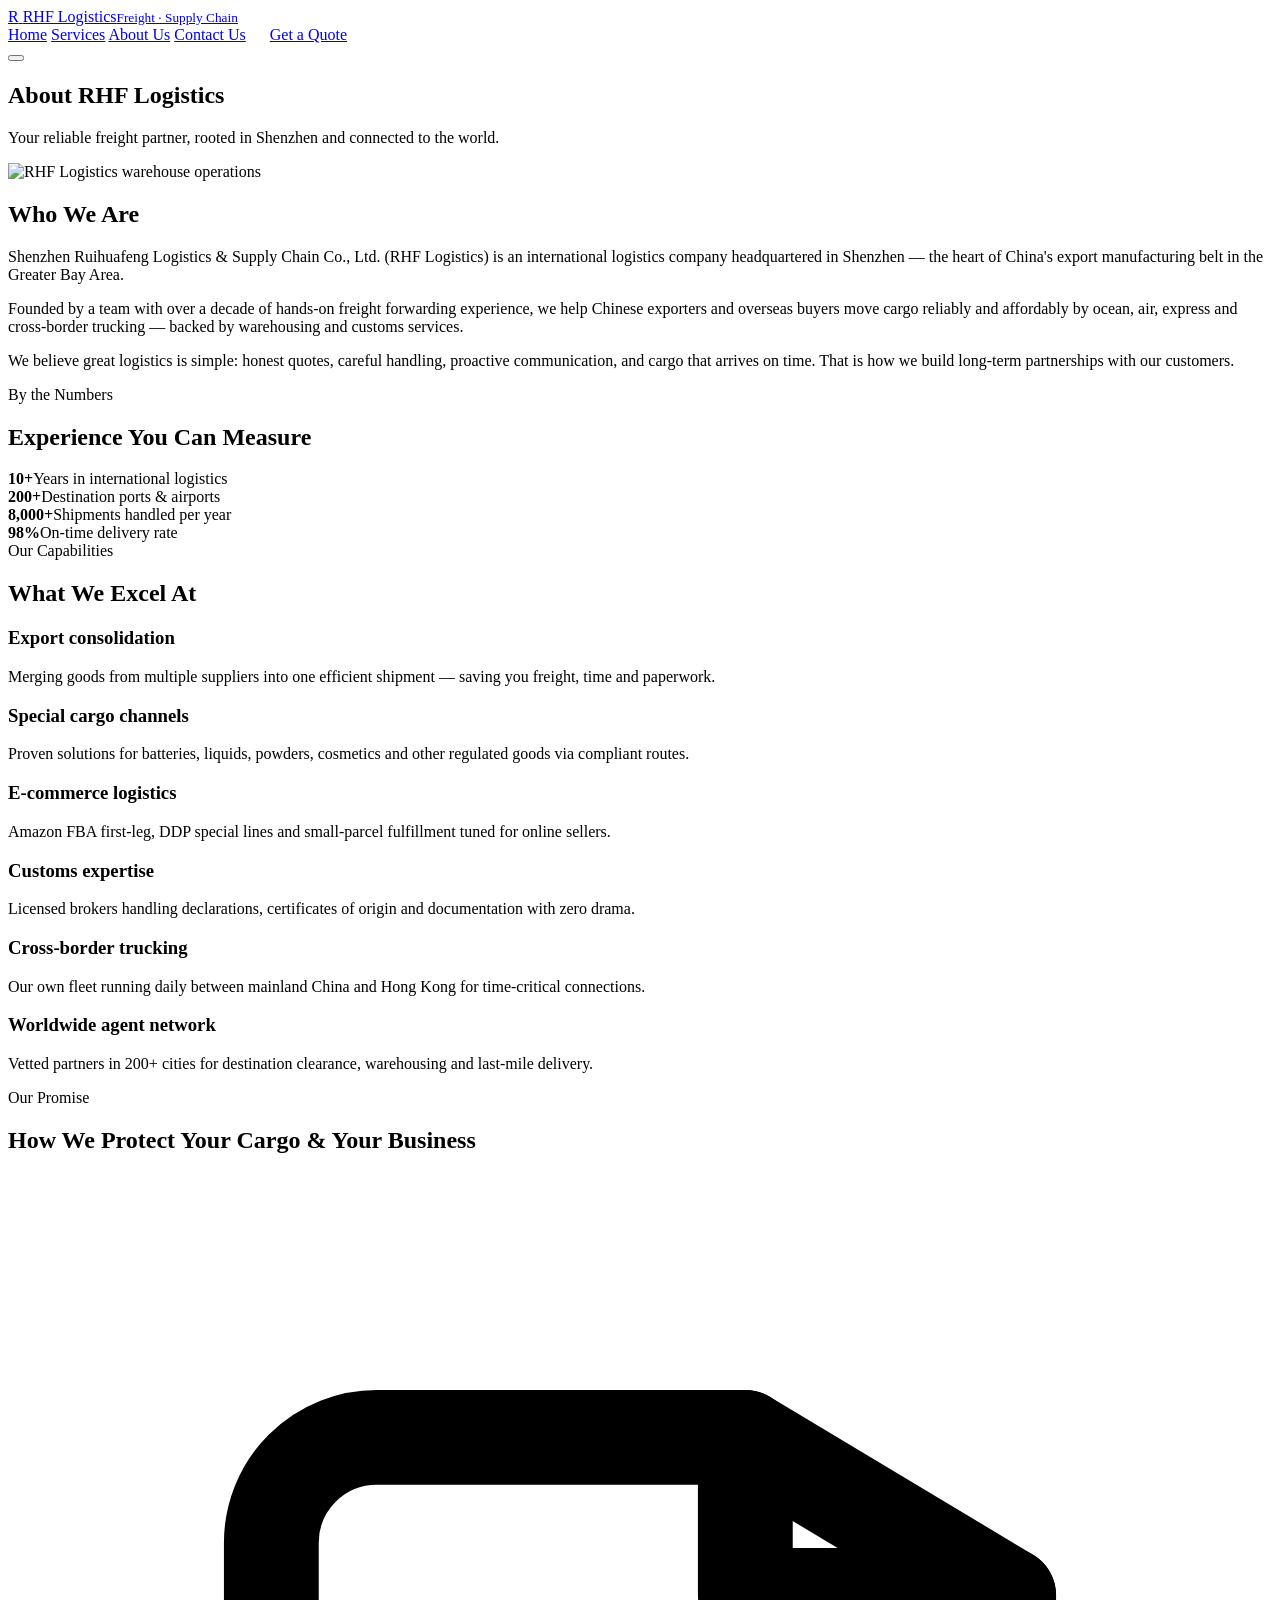
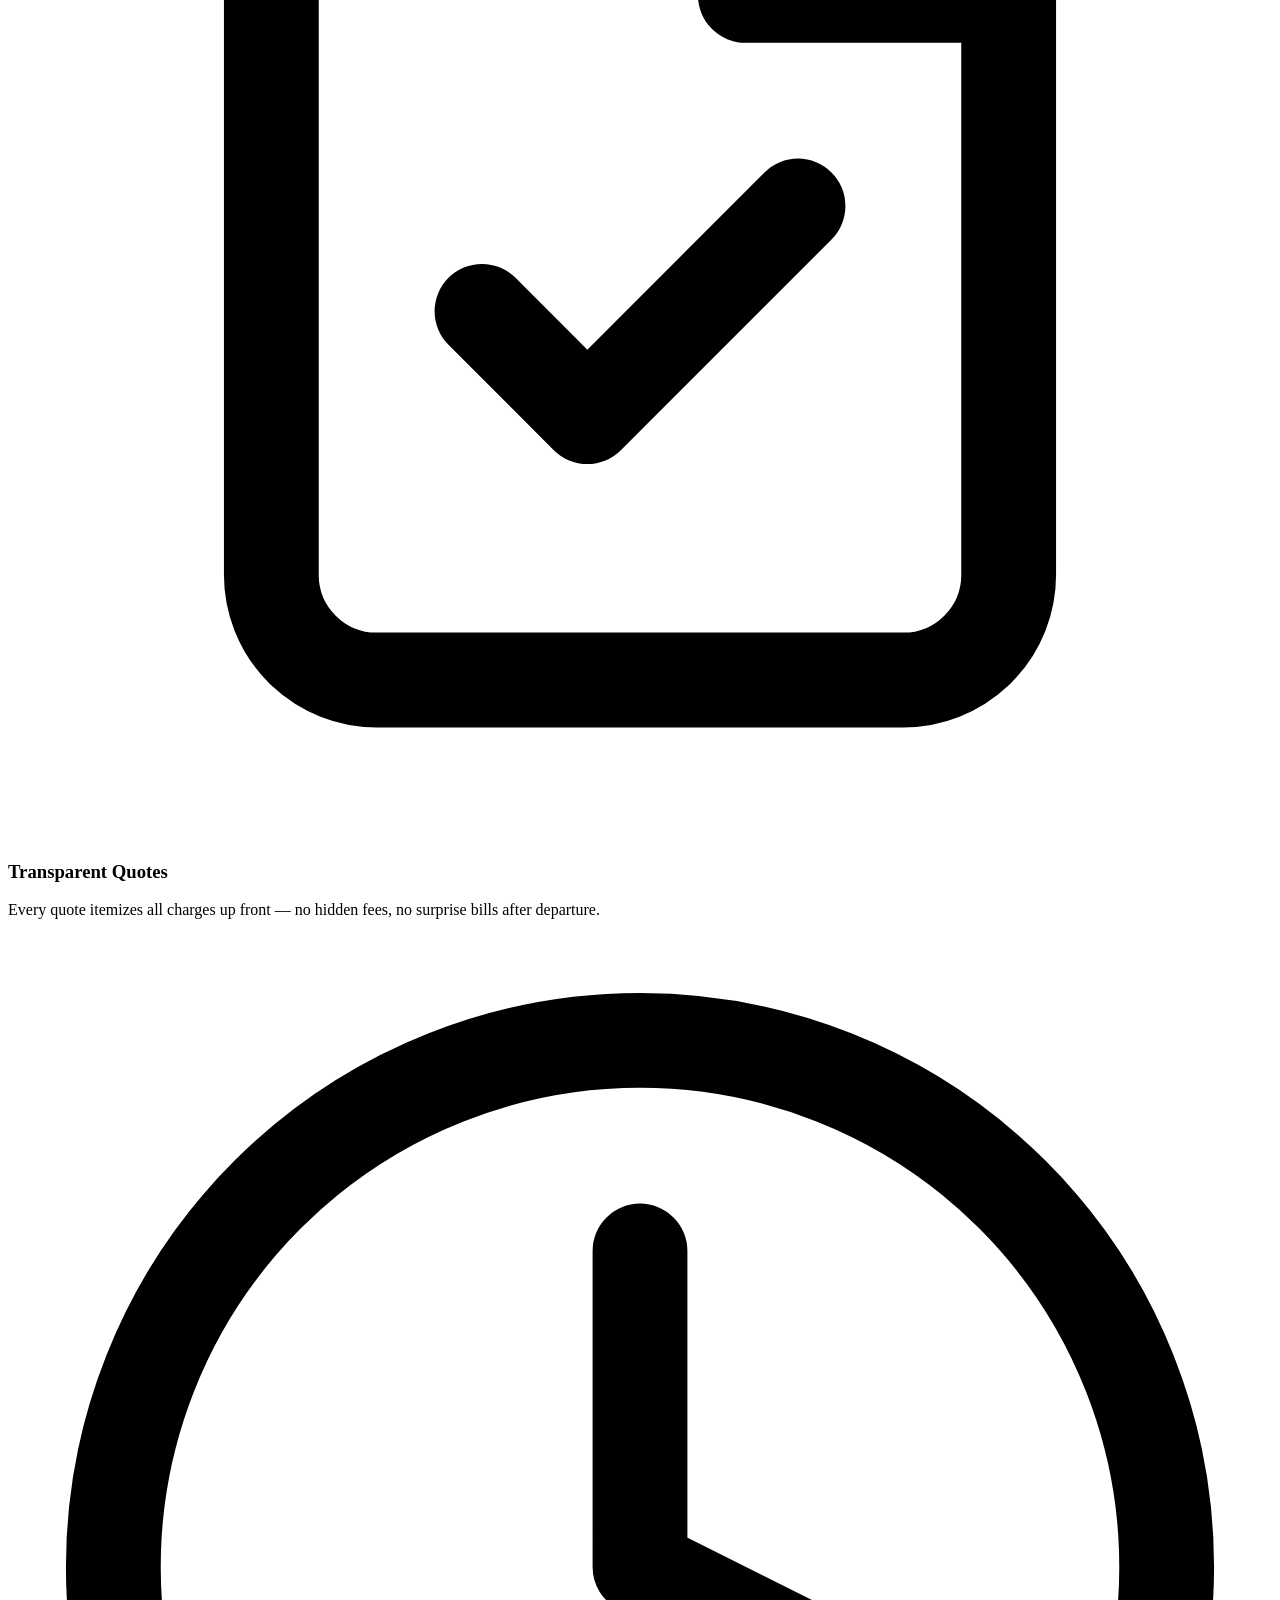
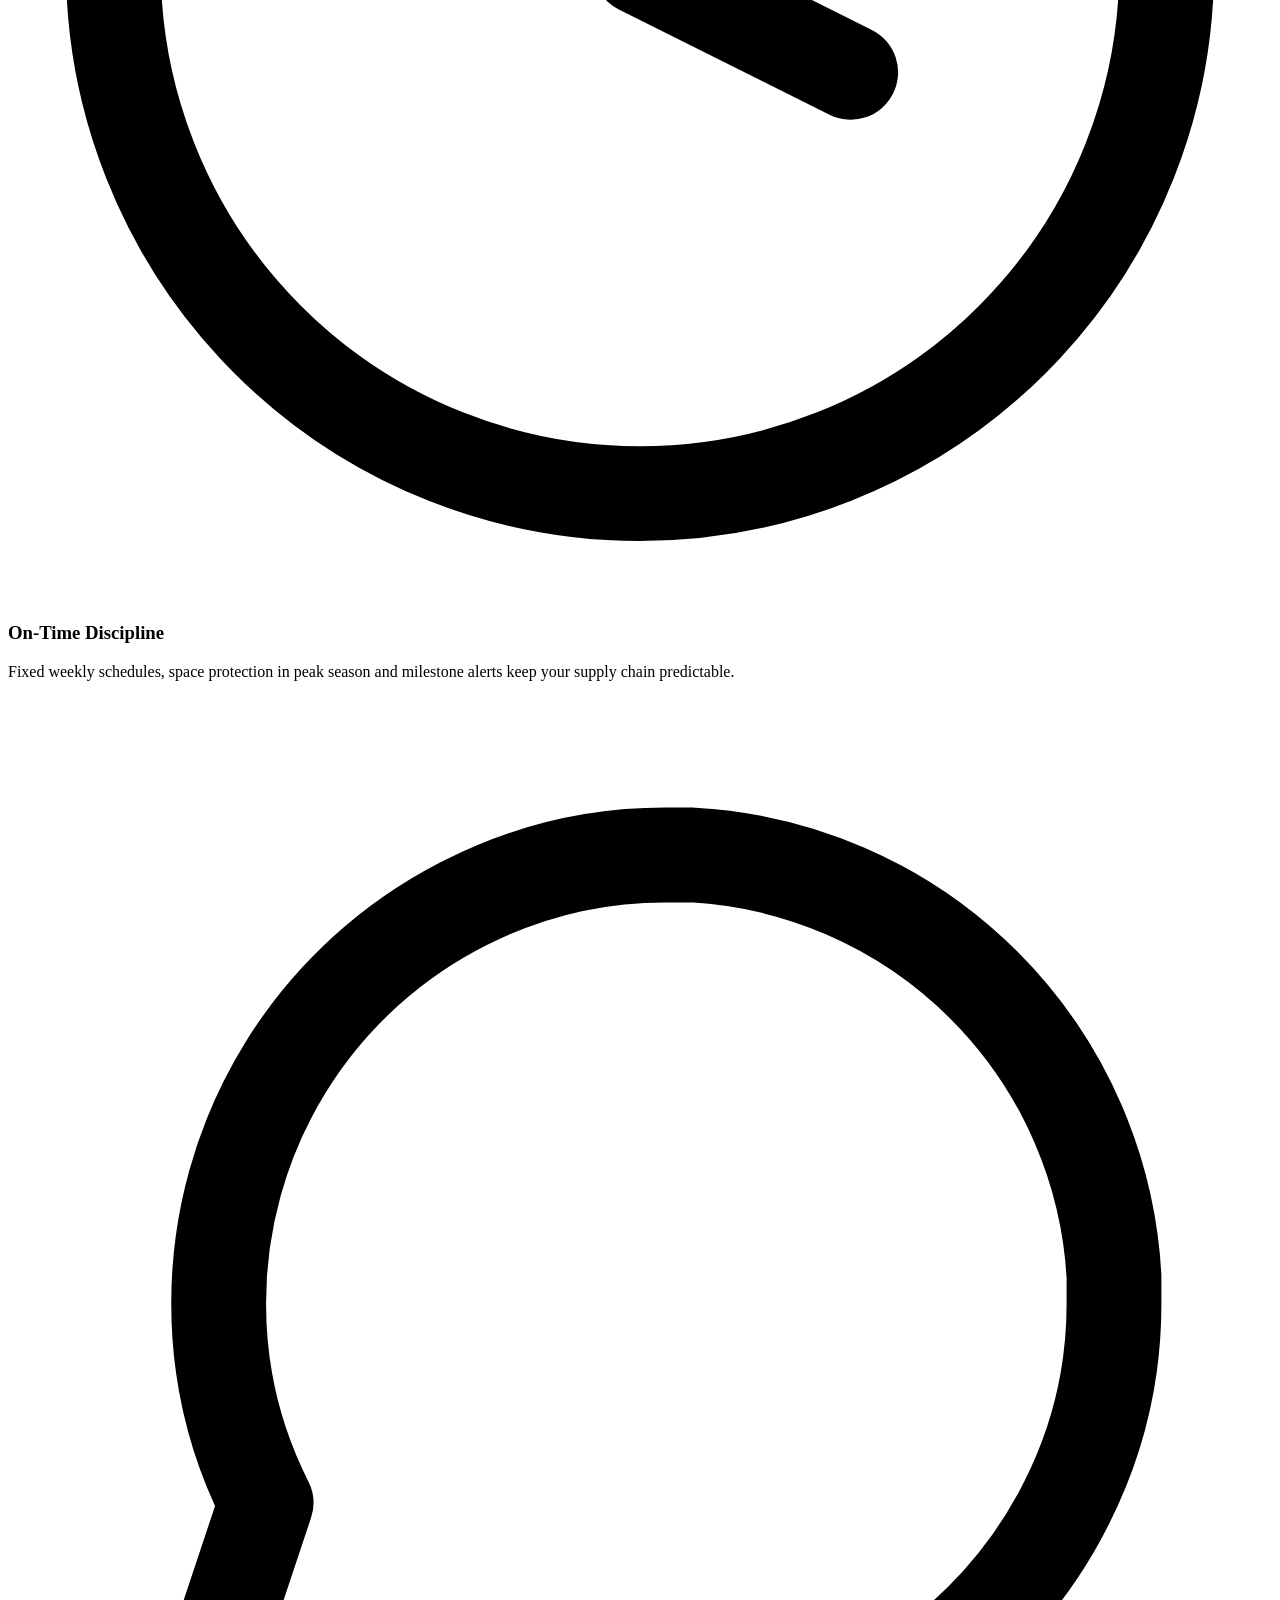
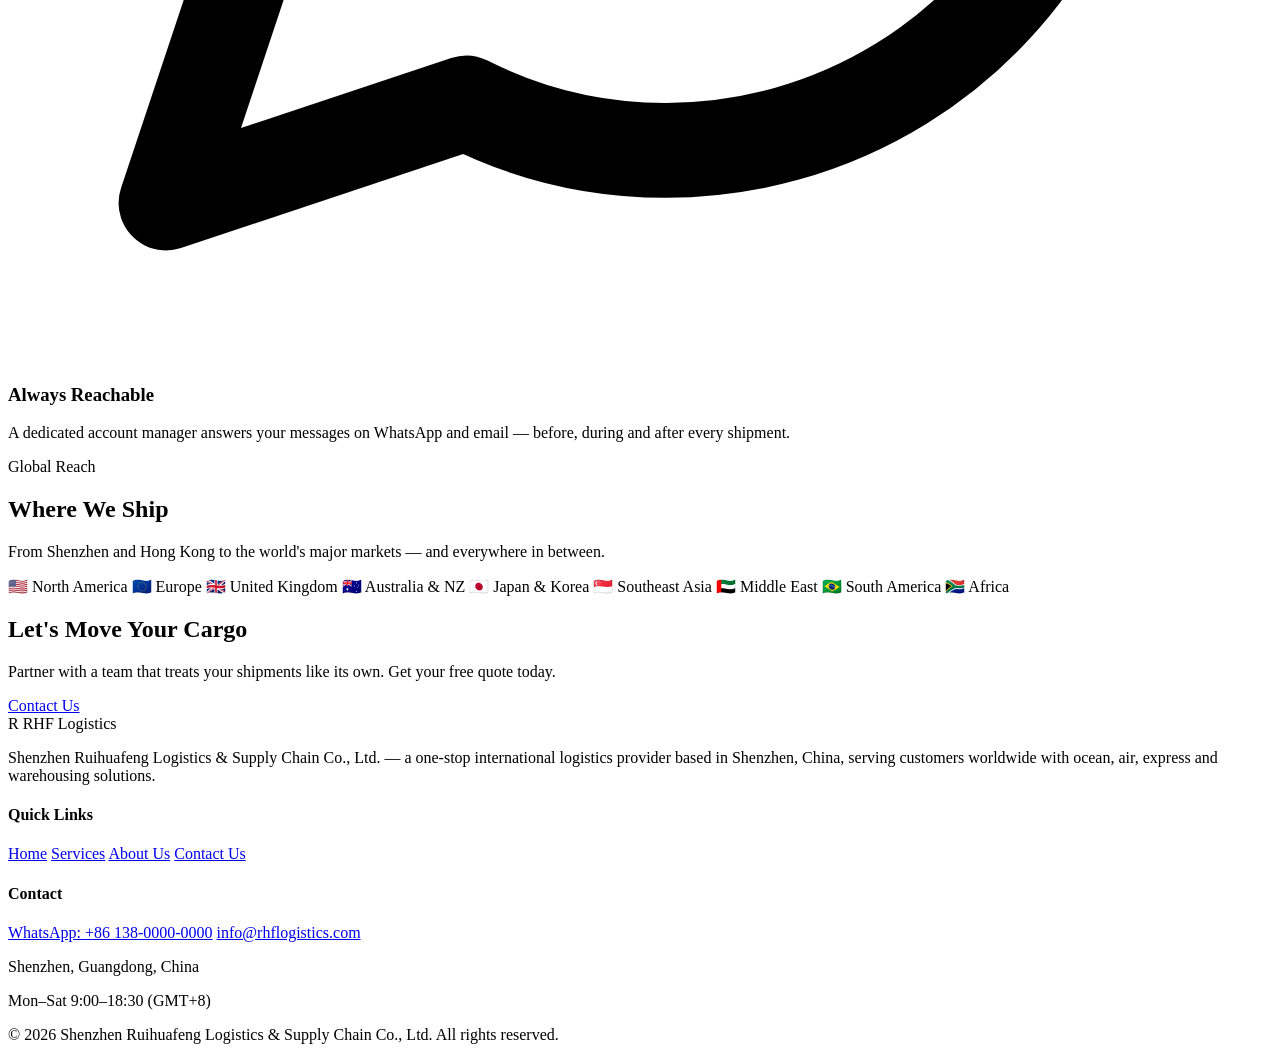
==== about.html @ 4a528bbd "Add about.html" ====
<!DOCTYPE html>
<html lang="en">
<head>
  <meta charset="UTF-8" />
  <meta name="viewport" content="width=device-width, initial-scale=1.0" />
  <title>About Us — Shenzhen Ruihuafeng Logistics &amp; Supply Chain Co., Ltd.</title>
  <meta name="description" content="Learn about RHF Logistics (Shenzhen Ruihuafeng Logistics & Supply Chain Co., Ltd.) — an international logistics provider based in Shenzhen, China, delivering reliable freight solutions worldwide." />
  <link rel="icon" href="data:image/svg+xml,%3Csvg xmlns='http://www.w3.org/2000/svg' viewBox='0 0 64 64'%3E%3Crect width='64' height='64' rx='14' fill='%230e3a66'/%3E%3Ctext x='32' y='42' font-family='Arial' font-size='30' font-weight='bold' fill='%23f97316' text-anchor='middle'%3ER%3C/text%3E%3C/svg%3E" />
  <link rel="stylesheet" href="css/style.css" />
</head>
<body>

  <header class="site-header">
    <div class="container nav-bar">
      <a class="brand" href="index.html">
        <span class="brand-mark">R</span>
        <span>RHF Logistics<small>Freight · Supply Chain</small></span>
      </a>
      <nav class="nav-links" id="nav-links">
        <a href="index.html">Home</a>
        <a href="services.html">Services</a>
        <a href="about.html" class="active">About Us</a>
        <a href="contact.html">Contact Us</a>
        <a href="contact.html" class="btn btn-accent" style="padding:9px 20px;">Get a Quote</a>
      </nav>
      <button class="nav-toggle" aria-label="Toggle menu"><span></span><span></span><span></span></button>
    </div>
  </header>

  <section class="page-hero">
    <div class="container">
      <h1>About RHF Logistics</h1>
      <p>Your reliable freight partner, rooted in Shenzhen and connected to the world.</p>
    </div>
  </section>

  <section class="section">
    <div class="container about-split">
      <div class="reveal"><img src="images/warehouse.jpg" alt="RHF Logistics warehouse operations" loading="lazy" /></div>
      <div class="reveal">
        <h2>Who We Are</h2>
        <p>Shenzhen Ruihuafeng Logistics &amp; Supply Chain Co., Ltd. (RHF Logistics) is an international logistics company headquartered in Shenzhen — the heart of China's export manufacturing belt in the Greater Bay Area.</p>
        <p>Founded by a team with over a decade of hands-on freight forwarding experience, we help Chinese exporters and overseas buyers move cargo reliably and affordably by ocean, air, express and cross-border trucking — backed by warehousing and customs services.</p>
        <p>We believe great logistics is simple: honest quotes, careful handling, proactive communication, and cargo that arrives on time. That is how we build long-term partnerships with our customers.</p>
      </div>
    </div>
  </section>

  <section class="section alt">
    <div class="container">
      <div class="section-head reveal">
        <span class="kicker">By the Numbers</span>
        <h2>Experience You Can Measure</h2>
      </div>
      <div class="numbers-grid">
        <div class="number-card reveal"><b>10+</b><span>Years in international logistics</span></div>
        <div class="number-card reveal"><b>200+</b><span>Destination ports &amp; airports</span></div>
        <div class="number-card reveal"><b>8,000+</b><span>Shipments handled per year</span></div>
        <div class="number-card reveal"><b>98%</b><span>On-time delivery rate</span></div>
      </div>
    </div>
  </section>

  <section class="section">
    <div class="container">
      <div class="section-head reveal">
        <span class="kicker">Our Capabilities</span>
        <h2>What We Excel At</h2>
      </div>
      <div class="cap-grid">
        <div class="cap-card reveal">
          <h3>Export consolidation</h3>
          <p>Merging goods from multiple suppliers into one efficient shipment — saving you freight, time and paperwork.</p>
        </div>
        <div class="cap-card reveal">
          <h3>Special cargo channels</h3>
          <p>Proven solutions for batteries, liquids, powders, cosmetics and other regulated goods via compliant routes.</p>
        </div>
        <div class="cap-card reveal">
          <h3>E-commerce logistics</h3>
          <p>Amazon FBA first-leg, DDP special lines and small-parcel fulfillment tuned for online sellers.</p>
        </div>
        <div class="cap-card reveal">
          <h3>Customs expertise</h3>
          <p>Licensed brokers handling declarations, certificates of origin and documentation with zero drama.</p>
        </div>
        <div class="cap-card reveal">
          <h3>Cross-border trucking</h3>
          <p>Our own fleet running daily between mainland China and Hong Kong for time-critical connections.</p>
        </div>
        <div class="cap-card reveal">
          <h3>Worldwide agent network</h3>
          <p>Vetted partners in 200+ cities for destination clearance, warehousing and last-mile delivery.</p>
        </div>
      </div>
    </div>
  </section>

  <section class="section alt">
    <div class="container">
      <div class="section-head reveal">
        <span class="kicker">Our Promise</span>
        <h2>How We Protect Your Cargo &amp; Your Business</h2>
      </div>
      <div class="qc-grid">
        <div class="qc-card reveal">
          <div class="qc-icon"><svg viewBox="0 0 24 24" fill="none" stroke="currentColor" stroke-width="1.8" stroke-linecap="round" stroke-linejoin="round"><path d="M14 5H7a2 2 0 0 0-2 2v12a2 2 0 0 0 2 2h10a2 2 0 0 0 2-2V8z"/><path d="M14 5v3h5"/><path d="m9 14 2 2 4-4"/></svg></div>
          <h3>Transparent Quotes</h3>
          <p>Every quote itemizes all charges up front — no hidden fees, no surprise bills after departure.</p>
        </div>
        <div class="qc-card reveal">
          <div class="qc-icon"><svg viewBox="0 0 24 24" fill="none" stroke="currentColor" stroke-width="1.8" stroke-linecap="round" stroke-linejoin="round"><circle cx="12" cy="12" r="10"/><path d="M12 6v6l4 2"/></svg></div>
          <h3>On-Time Discipline</h3>
          <p>Fixed weekly schedules, space protection in peak season and milestone alerts keep your supply chain predictable.</p>
        </div>
        <div class="qc-card reveal">
          <div class="qc-icon"><svg viewBox="0 0 24 24" fill="none" stroke="currentColor" stroke-width="1.8" stroke-linecap="round" stroke-linejoin="round"><path d="M21 11.5a8.38 8.38 0 0 1-.9 3.8 8.5 8.5 0 0 1-7.6 4.7 8.38 8.38 0 0 1-3.8-.9L3 21l1.9-5.7a8.38 8.38 0 0 1-.9-3.8 8.5 8.5 0 0 1 4.7-7.6 8.38 8.38 0 0 1 3.8-.9h.5a8.48 8.48 0 0 1 8 8z"/></svg></div>
          <h3>Always Reachable</h3>
          <p>A dedicated account manager answers your messages on WhatsApp and email — before, during and after every shipment.</p>
        </div>
      </div>
    </div>
  </section>

  <section class="section">
    <div class="container">
      <div class="section-head reveal">
        <span class="kicker">Global Reach</span>
        <h2>Where We Ship</h2>
        <p>From Shenzhen and Hong Kong to the world's major markets — and everywhere in between.</p>
      </div>
      <div class="chips reveal">
        <span class="chip">🇺🇸 North America</span>
        <span class="chip">🇪🇺 Europe</span>
        <span class="chip">🇬🇧 United Kingdom</span>
        <span class="chip">🇦🇺 Australia &amp; NZ</span>
        <span class="chip">🇯🇵 Japan &amp; Korea</span>
        <span class="chip">🇸🇬 Southeast Asia</span>
        <span class="chip">🇦🇪 Middle East</span>
        <span class="chip">🇧🇷 South America</span>
        <span class="chip">🇿🇦 Africa</span>
      </div>
    </div>
  </section>

  <section class="cta-band">
    <div class="container">
      <h2>Let's Move Your Cargo</h2>
      <p>Partner with a team that treats your shipments like its own. Get your free quote today.</p>
      <a href="contact.html" class="btn btn-accent">Contact Us</a>
    </div>
  </section>

  <footer class="site-footer">
    <div class="container footer-grid">
      <div>
        <div class="footer-brand"><span class="brand-mark">R</span> RHF Logistics</div>
        <p>Shenzhen Ruihuafeng Logistics &amp; Supply Chain Co., Ltd. — a one-stop international logistics provider based in Shenzhen, China, serving customers worldwide with ocean, air, express and warehousing solutions.</p>
      </div>
      <div>
        <h4>Quick Links</h4>
        <a href="index.html">Home</a>
        <a href="services.html">Services</a>
        <a href="about.html">About Us</a>
        <a href="contact.html">Contact Us</a>
      </div>
      <div>
        <h4>Contact</h4>
        <a href="https://wa.me/8613800000000" target="_blank" rel="noopener">WhatsApp: +86 138-0000-0000</a>
        <a href="mailto:info@rhflogistics.com">info@rhflogistics.com</a>
        <p>Shenzhen, Guangdong, China</p>
        <p>Mon–Sat 9:00–18:30 (GMT+8)</p>
      </div>
    </div>
    <div class="footer-bottom">
      <div class="container">© <span id="year">2026</span> Shenzhen Ruihuafeng Logistics &amp; Supply Chain Co., Ltd. All rights reserved.</div>
    </div>
  </footer>

  <script src="js/main.js"></script>
</body>
</html>
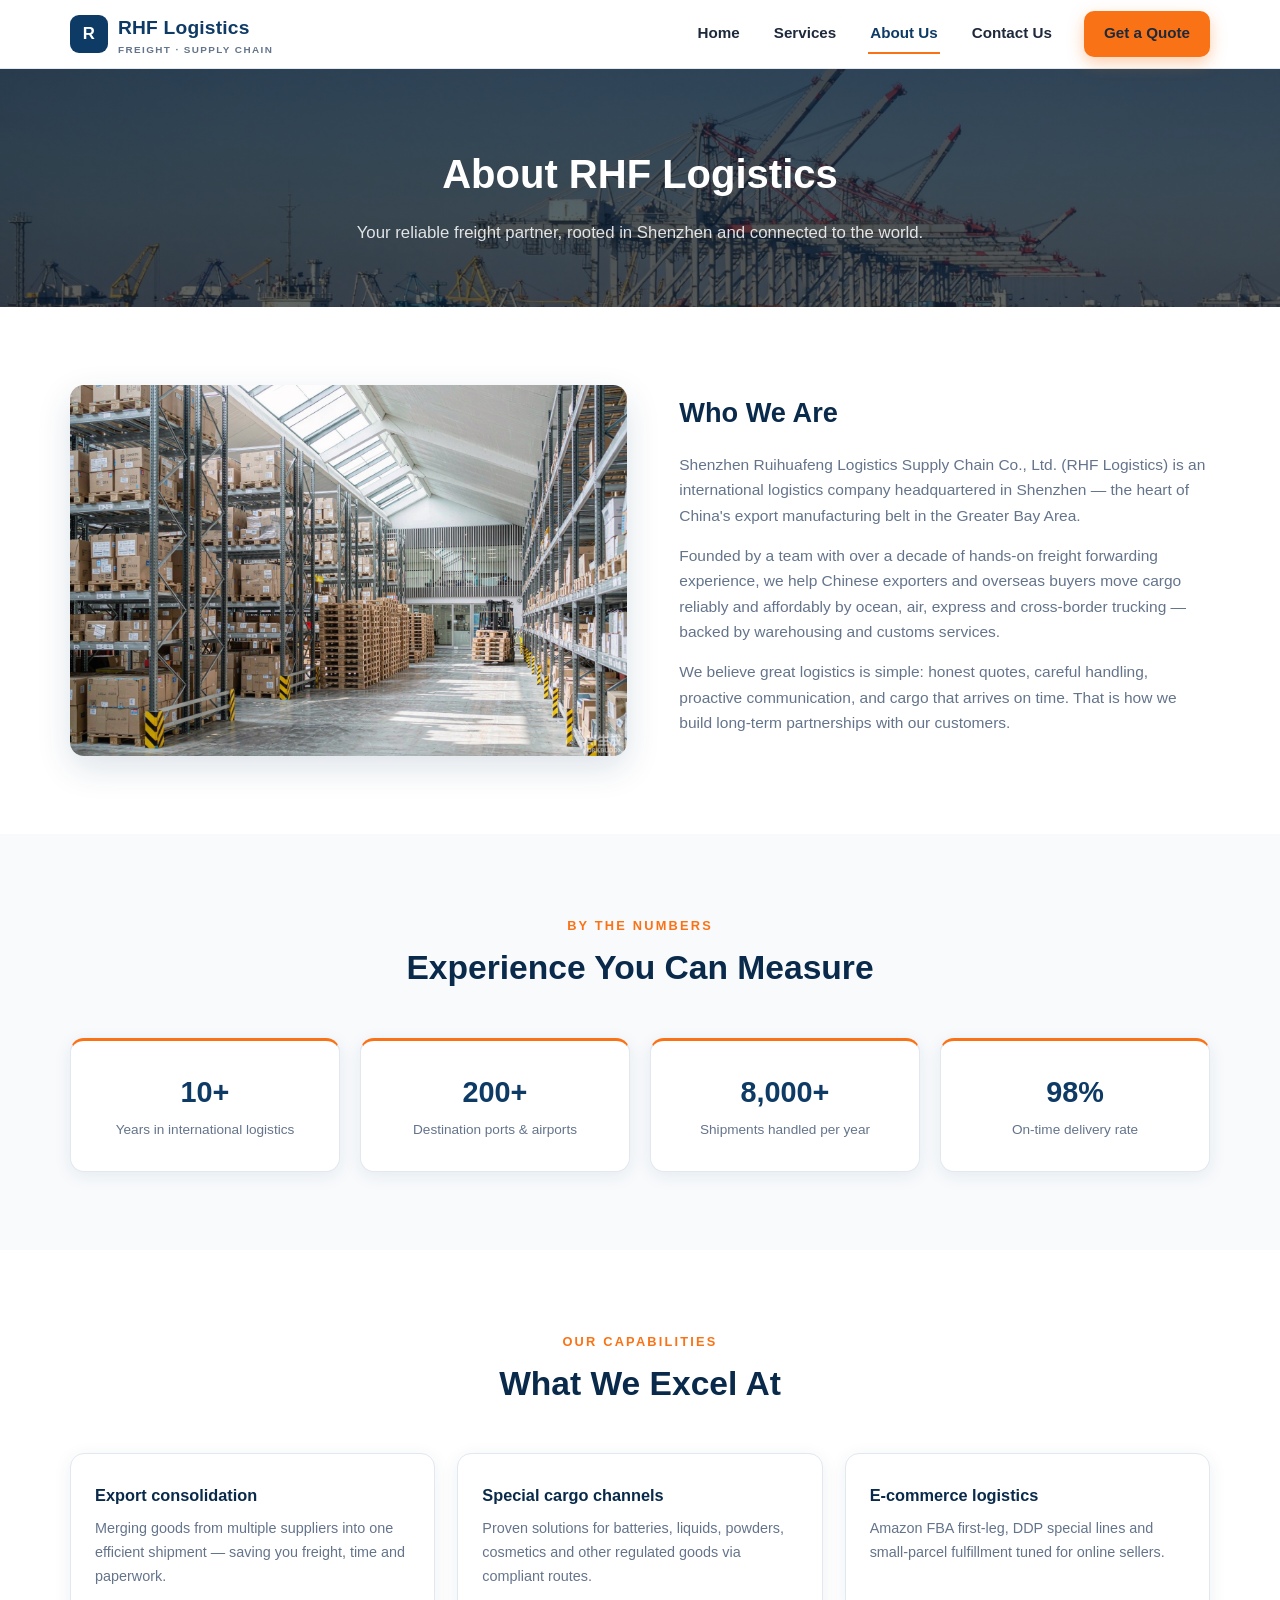
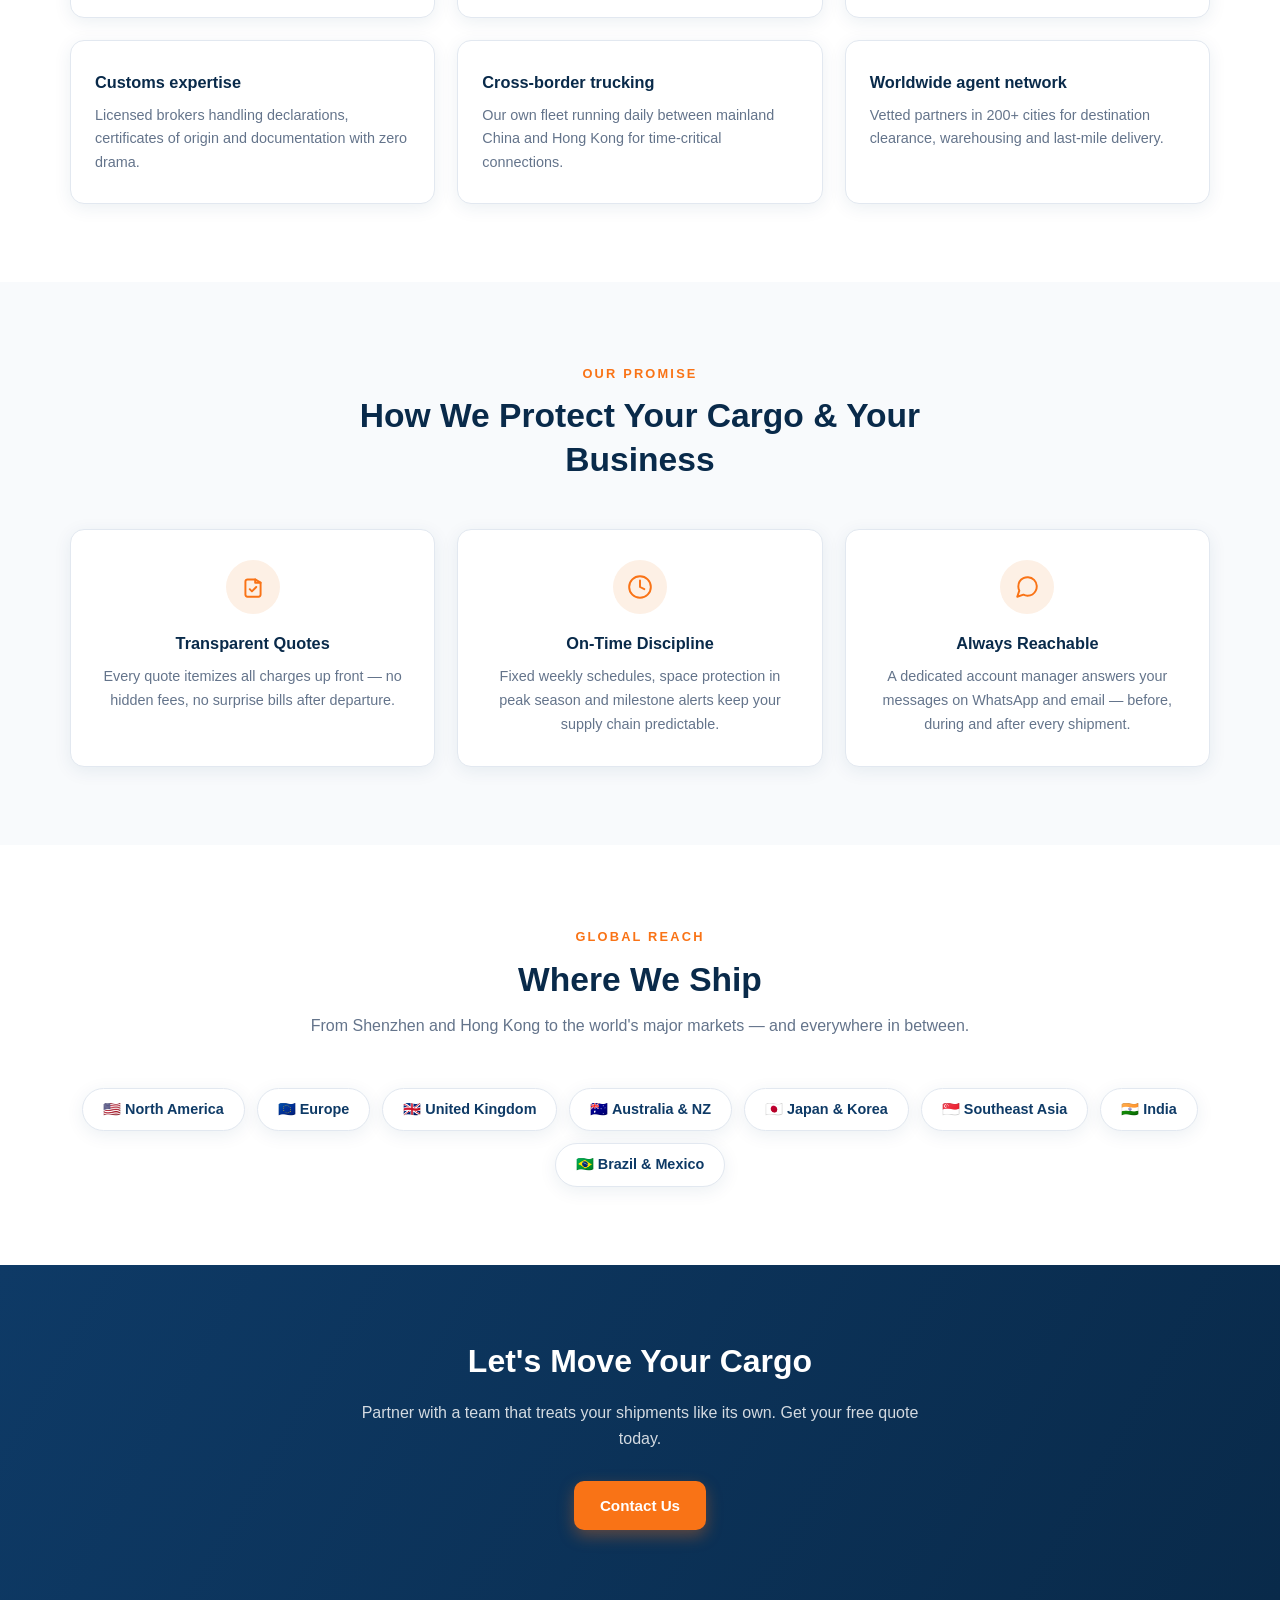
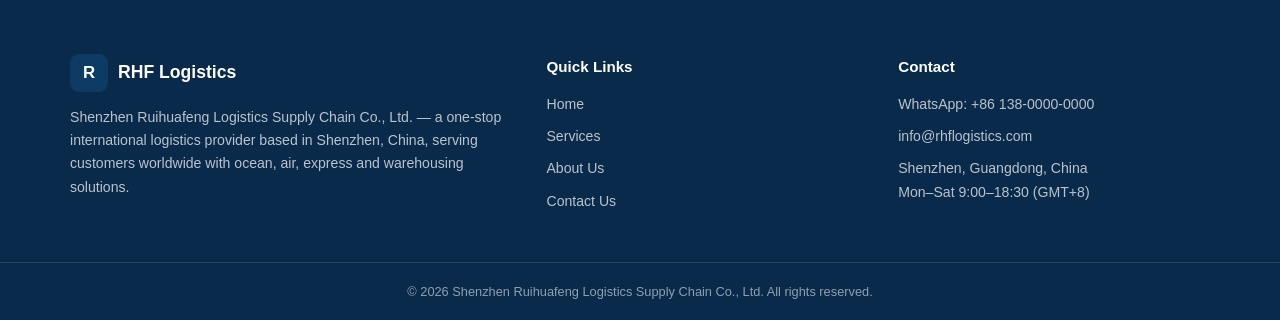
==== commit c00a24a4: "Add about.html" ====
--- a/about.html
+++ b/about.html
@@ -3,7 +3,7 @@
 <head>
   <meta charset="UTF-8" />
   <meta name="viewport" content="width=device-width, initial-scale=1.0" />
-  <title>About Us — Shenzhen Ruihuafeng Logistics &amp; Supply Chain Co., Ltd.</title>
+  <title>About Us — Shenzhen Ruihuafeng Logistics Supply Chain Co., Ltd.</title>
   <meta name="description" content="Learn about RHF Logistics (Shenzhen Ruihuafeng Logistics & Supply Chain Co., Ltd.) — an international logistics provider based in Shenzhen, China, delivering reliable freight solutions worldwide." />
   <link rel="icon" href="data:image/svg+xml,%3Csvg xmlns='http://www.w3.org/2000/svg' viewBox='0 0 64 64'%3E%3Crect width='64' height='64' rx='14' fill='%230e3a66'/%3E%3Ctext x='32' y='42' font-family='Arial' font-size='30' font-weight='bold' fill='%23f97316' text-anchor='middle'%3ER%3C/text%3E%3C/svg%3E" />
   <link rel="stylesheet" href="css/style.css" />
@@ -39,7 +39,7 @@
       <div class="reveal"><img src="images/warehouse.jpg" alt="RHF Logistics warehouse operations" loading="lazy" /></div>
       <div class="reveal">
         <h2>Who We Are</h2>
-        <p>Shenzhen Ruihuafeng Logistics &amp; Supply Chain Co., Ltd. (RHF Logistics) is an international logistics company headquartered in Shenzhen — the heart of China's export manufacturing belt in the Greater Bay Area.</p>
+        <p>Shenzhen Ruihuafeng Logistics Supply Chain Co., Ltd. (RHF Logistics) is an international logistics company headquartered in Shenzhen — the heart of China's export manufacturing belt in the Greater Bay Area.</p>
         <p>Founded by a team with over a decade of hands-on freight forwarding experience, we help Chinese exporters and overseas buyers move cargo reliably and affordably by ocean, air, express and cross-border trucking — backed by warehousing and customs services.</p>
         <p>We believe great logistics is simple: honest quotes, careful handling, proactive communication, and cargo that arrives on time. That is how we build long-term partnerships with our customers.</p>
       </div>
@@ -136,9 +136,8 @@
         <span class="chip">🇦🇺 Australia &amp; NZ</span>
         <span class="chip">🇯🇵 Japan &amp; Korea</span>
         <span class="chip">🇸🇬 Southeast Asia</span>
-        <span class="chip">🇦🇪 Middle East</span>
-        <span class="chip">🇧🇷 South America</span>
-        <span class="chip">🇿🇦 Africa</span>
+        <span class="chip">🇮🇳 India</span>
+        <span class="chip">🇧🇷 Brazil &amp; Mexico</span>
       </div>
     </div>
   </section>
@@ -155,7 +154,7 @@
     <div class="container footer-grid">
       <div>
         <div class="footer-brand"><span class="brand-mark">R</span> RHF Logistics</div>
-        <p>Shenzhen Ruihuafeng Logistics &amp; Supply Chain Co., Ltd. — a one-stop international logistics provider based in Shenzhen, China, serving customers worldwide with ocean, air, express and warehousing solutions.</p>
+        <p>Shenzhen Ruihuafeng Logistics Supply Chain Co., Ltd. — a one-stop international logistics provider based in Shenzhen, China, serving customers worldwide with ocean, air, express and warehousing solutions.</p>
       </div>
       <div>
         <h4>Quick Links</h4>
@@ -173,7 +172,7 @@
       </div>
     </div>
     <div class="footer-bottom">
-      <div class="container">© <span id="year">2026</span> Shenzhen Ruihuafeng Logistics &amp; Supply Chain Co., Ltd. All rights reserved.</div>
+      <div class="container">© <span id="year">2026</span> Shenzhen Ruihuafeng Logistics Supply Chain Co., Ltd. All rights reserved.</div>
     </div>
   </footer>
 
--- a/css/style.css
+++ b/css/style.css
@@ -0,0 +1,976 @@
+/* ============ RHF Logistics — Base ============ */
+:root {
+  --primary: #0e3a66;
+  --primary-dark: #092a4a;
+  --primary-light: #1d5a99;
+  --accent: #f97316;
+  --accent-dark: #ea6a0a;
+  --ink: #1e293b;
+  --muted: #64748b;
+  --line: #e2e8f0;
+  --bg: #f8fafc;
+  --card: #ffffff;
+  --radius: 14px;
+  --shadow: 0 4px 18px rgba(14, 58, 102, 0.08);
+  --shadow-lg: 0 12px 34px rgba(14, 58, 102, 0.14);
+}
+
+* { margin: 0; padding: 0; box-sizing: border-box; }
+
+html { scroll-behavior: smooth; }
+
+body {
+  font-family: -apple-system, BlinkMacSystemFont, "Segoe UI", Roboto, "Helvetica Neue", Arial, "PingFang SC", "Hiragino Sans GB", "Microsoft YaHei", sans-serif;
+  color: var(--ink);
+  background: var(--card);
+  line-height: 1.65;
+  -webkit-font-smoothing: antialiased;
+}
+
+img { max-width: 100%; display: block; }
+a { color: inherit; text-decoration: none; }
+ul { list-style: none; }
+
+.container { width: min(1140px, 92%); margin: 0 auto; }
+
+/* ============ Header ============ */
+.site-header {
+  position: sticky;
+  top: 0;
+  z-index: 100;
+  background: rgba(255, 255, 255, 0.96);
+  backdrop-filter: blur(10px);
+  border-bottom: 1px solid var(--line);
+}
+
+.nav-bar {
+  display: flex;
+  align-items: center;
+  justify-content: space-between;
+  height: 68px;
+}
+
+.brand {
+  display: flex;
+  align-items: center;
+  gap: 10px;
+  font-weight: 800;
+  font-size: 1.2rem;
+  color: var(--primary);
+  letter-spacing: 0.2px;
+}
+
+.brand-mark {
+  width: 38px;
+  height: 38px;
+  border-radius: 9px;
+  background: var(--primary);
+  color: #fff;
+  display: flex;
+  align-items: center;
+  justify-content: center;
+  font-size: 1.05rem;
+  font-weight: 800;
+}
+
+.brand small {
+  display: block;
+  font-size: 0.62rem;
+  font-weight: 600;
+  color: var(--muted);
+  letter-spacing: 1.4px;
+  text-transform: uppercase;
+  line-height: 1.2;
+}
+
+.nav-links {
+  display: flex;
+  align-items: center;
+  gap: 30px;
+}
+
+.nav-links a {
+  font-size: 0.95rem;
+  font-weight: 600;
+  color: var(--ink);
+  padding: 6px 2px;
+  border-bottom: 2px solid transparent;
+  transition: color 0.2s, border-color 0.2s;
+}
+
+.nav-links a:hover,
+.nav-links a.active {
+  color: var(--primary);
+  border-bottom-color: var(--accent);
+}
+
+.btn {
+  display: inline-flex;
+  align-items: center;
+  justify-content: center;
+  gap: 8px;
+  padding: 12px 26px;
+  border-radius: 10px;
+  font-weight: 700;
+  font-size: 0.95rem;
+  cursor: pointer;
+  border: none;
+  transition: transform 0.15s, box-shadow 0.15s, background 0.15s;
+}
+
+.btn-accent {
+  background: var(--accent);
+  color: #fff;
+  box-shadow: 0 6px 16px rgba(249, 115, 22, 0.35);
+}
+
+.btn-accent:hover {
+  background: var(--accent-dark);
+  transform: translateY(-2px);
+}
+
+.btn-primary {
+  background: var(--primary);
+  color: #fff;
+}
+
+.btn-primary:hover {
+  background: var(--primary-light);
+  transform: translateY(-2px);
+}
+
+.btn-ghost {
+  background: transparent;
+  color: #fff;
+  border: 2px solid rgba(255, 255, 255, 0.7);
+}
+
+.btn-ghost:hover {
+  background: rgba(255, 255, 255, 0.12);
+  border-color: #fff;
+}
+
+.nav-toggle {
+  display: none;
+  background: none;
+  border: none;
+  cursor: pointer;
+  padding: 8px;
+}
+
+.nav-toggle span {
+  display: block;
+  width: 22px;
+  height: 2.5px;
+  background: var(--primary);
+  margin: 5px 0;
+  border-radius: 2px;
+  transition: 0.25s;
+}
+
+/* ============ Hero ============ */
+.hero {
+  position: relative;
+  color: #fff;
+  background:
+    linear-gradient(rgba(9, 32, 56, 0.72), rgba(9, 32, 56, 0.62)),
+    url("../images/hero.jpg") center 30% / cover no-repeat;
+  padding: 110px 0 90px;
+  text-align: center;
+}
+
+.hero-eyebrow {
+  display: inline-block;
+  background: rgba(249, 115, 22, 0.18);
+  border: 1px solid rgba(249, 115, 22, 0.55);
+  color: #ffb37a;
+  font-size: 0.8rem;
+  font-weight: 700;
+  letter-spacing: 2px;
+  text-transform: uppercase;
+  padding: 7px 18px;
+  border-radius: 999px;
+  margin-bottom: 22px;
+}
+
+.hero h1 {
+  font-size: clamp(1.9rem, 4.4vw, 3.2rem);
+  font-weight: 800;
+  line-height: 1.22;
+  max-width: 820px;
+  margin: 0 auto 18px;
+}
+
+.hero h1 em {
+  font-style: normal;
+  color: #ffb37a;
+}
+
+.hero p {
+  font-size: clamp(1rem, 1.6vw, 1.15rem);
+  color: rgba(255, 255, 255, 0.88);
+  max-width: 680px;
+  margin: 0 auto 34px;
+}
+
+.hero-actions {
+  display: flex;
+  gap: 14px;
+  justify-content: center;
+  flex-wrap: wrap;
+}
+
+/* stats bar */
+.stats-bar {
+  background: var(--primary-dark);
+  color: #fff;
+  padding: 30px 0;
+}
+
+.stats-grid {
+  display: grid;
+  grid-template-columns: repeat(4, 1fr);
+  gap: 20px;
+  text-align: center;
+}
+
+.stat b {
+  display: block;
+  font-size: 1.9rem;
+  font-weight: 800;
+  color: #ffb37a;
+  line-height: 1.2;
+}
+
+.stat span {
+  font-size: 0.85rem;
+  color: rgba(255, 255, 255, 0.75);
+  letter-spacing: 0.4px;
+}
+
+/* ============ Page hero (inner pages) ============ */
+.page-hero {
+  background:
+    linear-gradient(rgba(9, 32, 56, 0.75), rgba(9, 32, 56, 0.65)),
+    url("../images/hero.jpg") center 45% / cover no-repeat;
+  color: #fff;
+  text-align: center;
+  padding: 72px 0 60px;
+}
+
+.page-hero h1 {
+  font-size: clamp(1.7rem, 3.6vw, 2.5rem);
+  font-weight: 800;
+  margin-bottom: 12px;
+}
+
+.page-hero p {
+  color: rgba(255, 255, 255, 0.85);
+  max-width: 640px;
+  margin: 0 auto;
+  font-size: 1.05rem;
+}
+
+/* ============ Sections ============ */
+.section { padding: 78px 0; }
+.section.alt { background: var(--bg); }
+
+.section-head {
+  text-align: center;
+  max-width: 660px;
+  margin: 0 auto 48px;
+}
+
+.section-head .kicker {
+  display: inline-block;
+  color: var(--accent);
+  font-size: 0.8rem;
+  font-weight: 800;
+  letter-spacing: 2.2px;
+  text-transform: uppercase;
+  margin-bottom: 10px;
+}
+
+.section-head h2 {
+  font-size: clamp(1.5rem, 3vw, 2.1rem);
+  font-weight: 800;
+  color: var(--primary-dark);
+  line-height: 1.3;
+}
+
+.section-head p {
+  color: var(--muted);
+  margin-top: 12px;
+}
+
+/* ============ Service cards ============ */
+.cards-grid {
+  display: grid;
+  grid-template-columns: repeat(3, 1fr);
+  gap: 24px;
+}
+
+.service-card {
+  background: var(--card);
+  border: 1px solid var(--line);
+  border-radius: var(--radius);
+  padding: 34px 28px;
+  box-shadow: var(--shadow);
+  transition: transform 0.2s, box-shadow 0.2s;
+}
+
+.service-card:hover {
+  transform: translateY(-6px);
+  box-shadow: var(--shadow-lg);
+}
+
+.service-card .icon {
+  width: 58px;
+  height: 58px;
+  border-radius: 13px;
+  background: #eef4fb;
+  color: var(--primary);
+  display: flex;
+  align-items: center;
+  justify-content: center;
+  margin-bottom: 20px;
+}
+
+.service-card .icon svg {
+  width: 30px;
+  height: 30px;
+}
+
+.service-card h3 {
+  font-size: 1.12rem;
+  font-weight: 750;
+  color: var(--primary-dark);
+  margin-bottom: 10px;
+}
+
+.service-card p {
+  font-size: 0.92rem;
+  color: var(--muted);
+  margin-bottom: 14px;
+}
+
+.service-card .more {
+  font-size: 0.88rem;
+  font-weight: 700;
+  color: var(--accent);
+}
+
+.service-card .more:hover {
+  text-decoration: underline;
+}
+
+/* ============ Why us ============ */
+.why-grid {
+  display: grid;
+  grid-template-columns: repeat(3, 1fr);
+  gap: 22px;
+}
+
+.why-card {
+  display: flex;
+  gap: 16px;
+  align-items: flex-start;
+  background: var(--card);
+  border: 1px solid var(--line);
+  border-radius: var(--radius);
+  padding: 24px;
+  box-shadow: var(--shadow);
+}
+
+.why-card .dot {
+  flex: 0 0 46px;
+  width: 46px;
+  height: 46px;
+  border-radius: 12px;
+  background: var(--primary);
+  color: #fff;
+  display: flex;
+  align-items: center;
+  justify-content: center;
+}
+
+.why-card .dot svg {
+  width: 24px;
+  height: 24px;
+}
+
+.why-card h3 {
+  font-size: 1rem;
+  font-weight: 750;
+  color: var(--primary-dark);
+  margin-bottom: 6px;
+}
+
+.why-card p {
+  font-size: 0.9rem;
+  color: var(--muted);
+}
+
+/* ============ Chips ============ */
+.chips {
+  display: flex;
+  flex-wrap: wrap;
+  gap: 12px;
+  justify-content: center;
+}
+
+.chip {
+  background: #fff;
+  border: 1px solid var(--line);
+  color: var(--primary);
+  font-size: 0.9rem;
+  font-weight: 650;
+  padding: 9px 20px;
+  border-radius: 999px;
+  box-shadow: var(--shadow);
+}
+
+/* ============ Process ============ */
+.steps {
+  display: grid;
+  grid-template-columns: repeat(5, 1fr);
+  gap: 18px;
+  counter-reset: step;
+}
+
+.step {
+  background: var(--card);
+  border: 1px solid var(--line);
+  border-radius: var(--radius);
+  padding: 28px 20px;
+  text-align: center;
+  position: relative;
+  box-shadow: var(--shadow);
+}
+
+.step::before {
+  counter-increment: step;
+  content: counter(step);
+  display: flex;
+  align-items: center;
+  justify-content: center;
+  width: 42px;
+  height: 42px;
+  margin: 0 auto 16px;
+  border-radius: 50%;
+  background: var(--accent);
+  color: #fff;
+  font-weight: 800;
+  font-size: 1.05rem;
+}
+
+.step h3 {
+  font-size: 0.98rem;
+  font-weight: 750;
+  color: var(--primary-dark);
+  margin-bottom: 8px;
+}
+
+.step p {
+  font-size: 0.85rem;
+  color: var(--muted);
+}
+
+/* ============ FAQ ============ */
+.faq-wrap { max-width: 780px; margin: 0 auto; }
+
+.faq-wrap details {
+  background: var(--card);
+  border: 1px solid var(--line);
+  border-radius: 12px;
+  margin-bottom: 12px;
+  box-shadow: var(--shadow);
+  overflow: hidden;
+}
+
+.faq-wrap summary {
+  cursor: pointer;
+  list-style: none;
+  padding: 18px 22px;
+  font-weight: 700;
+  font-size: 0.97rem;
+  color: var(--primary-dark);
+  display: flex;
+  justify-content: space-between;
+  align-items: center;
+  gap: 12px;
+}
+
+.faq-wrap summary::-webkit-details-marker { display: none; }
+
+.faq-wrap summary::after {
+  content: "+";
+  font-size: 1.3rem;
+  color: var(--accent);
+  font-weight: 700;
+  flex: 0 0 auto;
+  transition: transform 0.2s;
+}
+
+.faq-wrap details[open] summary::after {
+  transform: rotate(45deg);
+}
+
+.faq-wrap .faq-body {
+  padding: 0 22px 18px;
+  color: var(--muted);
+  font-size: 0.92rem;
+}
+
+/* ============ CTA band ============ */
+.cta-band {
+  background:
+    linear-gradient(120deg, var(--primary) 0%, var(--primary-dark) 100%);
+  color: #fff;
+  text-align: center;
+  padding: 70px 0;
+}
+
+.cta-band h2 {
+  font-size: clamp(1.4rem, 3vw, 2rem);
+  font-weight: 800;
+  margin-bottom: 12px;
+}
+
+.cta-band p {
+  color: rgba(255, 255, 255, 0.82);
+  margin-bottom: 28px;
+  max-width: 560px;
+  margin-left: auto;
+  margin-right: auto;
+}
+
+/* ============ Services page: split rows ============ */
+.split-row {
+  display: grid;
+  grid-template-columns: 1fr 1fr;
+  gap: 48px;
+  align-items: center;
+  margin-bottom: 76px;
+}
+
+.split-row:last-child { margin-bottom: 0; }
+.split-row.flip .split-media { order: 2; }
+
+.split-media img {
+  border-radius: var(--radius);
+  box-shadow: var(--shadow-lg);
+  width: 100%;
+  object-fit: cover;
+  aspect-ratio: 3 / 2;
+}
+
+.split-body .tag {
+  display: inline-block;
+  background: #eef4fb;
+  color: var(--primary);
+  font-size: 0.78rem;
+  font-weight: 800;
+  letter-spacing: 1.6px;
+  text-transform: uppercase;
+  padding: 6px 14px;
+  border-radius: 999px;
+  margin-bottom: 14px;
+}
+
+.split-body h2 {
+  font-size: 1.55rem;
+  font-weight: 800;
+  color: var(--primary-dark);
+  margin-bottom: 12px;
+}
+
+.split-body > p {
+  color: var(--muted);
+  margin-bottom: 18px;
+  font-size: 0.96rem;
+}
+
+.spec {
+  width: 100%;
+  border-collapse: collapse;
+  font-size: 0.9rem;
+  background: #fff;
+  border-radius: 10px;
+  overflow: hidden;
+  box-shadow: var(--shadow);
+  margin-bottom: 18px;
+}
+
+.spec th, .spec td {
+  text-align: left;
+  padding: 11px 16px;
+  border-bottom: 1px solid var(--line);
+}
+
+.spec th {
+  background: #eef4fb;
+  color: var(--primary-dark);
+  font-weight: 700;
+  width: 34%;
+}
+
+.spec tr:last-child td { border-bottom: none; }
+
+.check-list li {
+  position: relative;
+  padding-left: 28px;
+  margin-bottom: 8px;
+  font-size: 0.93rem;
+  color: var(--ink);
+}
+
+.check-list li::before {
+  content: "";
+  position: absolute;
+  left: 0;
+  top: 5px;
+  width: 17px;
+  height: 17px;
+  border-radius: 50%;
+  background: var(--accent);
+  mask: url("data:image/svg+xml,%3Csvg xmlns='http://www.w3.org/2000/svg' viewBox='0 0 24 24' fill='none' stroke='white' stroke-width='3.4' stroke-linecap='round' stroke-linejoin='round'%3E%3Cpath d='M20 6L9 17l-5-5'/%3E%3C/svg%3E") center / 11px no-repeat, linear-gradient(#fff, #fff);
+  -webkit-mask: url("data:image/svg+xml,%3Csvg xmlns='http://www.w3.org/2000/svg' viewBox='0 0 24 24' fill='none' stroke='white' stroke-width='3.4' stroke-linecap='round' stroke-linejoin='round'%3E%3Cpath d='M20 6L9 17l-5-5'/%3E%3C/svg%3E") center / 11px no-repeat, linear-gradient(#fff, #fff);
+}
+
+/* ============ About page ============ */
+.about-split {
+  display: grid;
+  grid-template-columns: 1.05fr 1fr;
+  gap: 52px;
+  align-items: center;
+}
+
+.about-split img {
+  border-radius: var(--radius);
+  box-shadow: var(--shadow-lg);
+}
+
+.about-split h2 {
+  font-size: 1.7rem;
+  font-weight: 800;
+  color: var(--primary-dark);
+  margin-bottom: 16px;
+}
+
+.about-split p {
+  color: var(--muted);
+  margin-bottom: 14px;
+  font-size: 0.97rem;
+}
+
+.numbers-grid {
+  display: grid;
+  grid-template-columns: repeat(4, 1fr);
+  gap: 20px;
+}
+
+.number-card {
+  background: var(--card);
+  border: 1px solid var(--line);
+  border-top: 3px solid var(--accent);
+  border-radius: var(--radius);
+  padding: 28px 18px;
+  text-align: center;
+  box-shadow: var(--shadow);
+}
+
+.number-card b {
+  display: block;
+  font-size: 1.8rem;
+  font-weight: 800;
+  color: var(--primary);
+}
+
+.number-card span {
+  font-size: 0.85rem;
+  color: var(--muted);
+}
+
+.cap-grid {
+  display: grid;
+  grid-template-columns: repeat(3, 1fr);
+  gap: 22px;
+}
+
+.cap-card {
+  background: var(--card);
+  border: 1px solid var(--line);
+  border-radius: var(--radius);
+  padding: 28px 24px;
+  box-shadow: var(--shadow);
+}
+
+.cap-card h3 {
+  font-size: 1.02rem;
+  font-weight: 750;
+  color: var(--primary-dark);
+  margin-bottom: 8px;
+}
+
+.cap-card p {
+  font-size: 0.9rem;
+  color: var(--muted);
+}
+
+.qc-grid {
+  display: grid;
+  grid-template-columns: repeat(3, 1fr);
+  gap: 22px;
+}
+
+.qc-card {
+  background: var(--card);
+  border: 1px solid var(--line);
+  border-radius: var(--radius);
+  padding: 30px 26px;
+  box-shadow: var(--shadow);
+  text-align: center;
+}
+
+.qc-card .qc-icon {
+  width: 54px;
+  height: 54px;
+  margin: 0 auto 16px;
+  border-radius: 50%;
+  background: #fdf0e5;
+  color: var(--accent);
+  display: flex;
+  align-items: center;
+  justify-content: center;
+}
+
+.qc-card .qc-icon svg { width: 26px; height: 26px; }
+
+.qc-card h3 {
+  font-size: 1.02rem;
+  font-weight: 750;
+  color: var(--primary-dark);
+  margin-bottom: 8px;
+}
+
+.qc-card p {
+  font-size: 0.9rem;
+  color: var(--muted);
+}
+
+/* ============ Contact page ============ */
+.contact-grid {
+  display: grid;
+  grid-template-columns: repeat(2, 1fr);
+  gap: 24px;
+  margin-bottom: 52px;
+}
+
+.contact-card {
+  display: flex;
+  gap: 18px;
+  align-items: flex-start;
+  background: var(--card);
+  border: 1px solid var(--line);
+  border-radius: var(--radius);
+  padding: 26px;
+  box-shadow: var(--shadow);
+}
+
+.contact-card .c-icon {
+  flex: 0 0 48px;
+  width: 48px;
+  height: 48px;
+  border-radius: 12px;
+  background: var(--primary);
+  color: #fff;
+  display: flex;
+  align-items: center;
+  justify-content: center;
+}
+
+.contact-card .c-icon svg { width: 24px; height: 24px; }
+
+.contact-card h3 {
+  font-size: 0.98rem;
+  font-weight: 750;
+  color: var(--primary-dark);
+  margin-bottom: 4px;
+}
+
+.contact-card p, .contact-card a {
+  font-size: 0.92rem;
+  color: var(--muted);
+  word-break: break-word;
+}
+
+.contact-card a:hover { color: var(--accent); }
+
+.quote-wrap {
+  display: grid;
+  grid-template-columns: 1fr 1.15fr;
+  gap: 44px;
+  align-items: start;
+}
+
+.quote-side h2 {
+  font-size: 1.6rem;
+  font-weight: 800;
+  color: var(--primary-dark);
+  margin-bottom: 14px;
+}
+
+.quote-side p {
+  color: var(--muted);
+  margin-bottom: 20px;
+}
+
+.quote-form {
+  background: var(--card);
+  border: 1px solid var(--line);
+  border-radius: var(--radius);
+  padding: 34px 32px;
+  box-shadow: var(--shadow-lg);
+}
+
+.form-row {
+  display: grid;
+  grid-template-columns: 1fr 1fr;
+  gap: 16px;
+}
+
+.field { margin-bottom: 16px; }
+
+.field label {
+  display: block;
+  font-size: 0.85rem;
+  font-weight: 700;
+  color: var(--primary-dark);
+  margin-bottom: 6px;
+}
+
+.field input,
+.field select,
+.field textarea {
+  width: 100%;
+  padding: 11px 14px;
+  border: 1.5px solid var(--line);
+  border-radius: 9px;
+  font-size: 0.93rem;
+  font-family: inherit;
+  color: var(--ink);
+  background: #fff;
+  transition: border-color 0.15s, box-shadow 0.15s;
+}
+
+.field input:focus,
+.field select:focus,
+.field textarea:focus {
+  outline: none;
+  border-color: var(--accent);
+  box-shadow: 0 0 0 3px rgba(249, 115, 22, 0.15);
+}
+
+.field textarea { resize: vertical; min-height: 110px; }
+
+.form-note {
+  font-size: 0.8rem;
+  color: var(--muted);
+  margin-top: 12px;
+  text-align: center;
+}
+
+/* ============ Footer ============ */
+.site-footer {
+  background: var(--primary-dark);
+  color: rgba(255, 255, 255, 0.82);
+  padding: 54px 0 0;
+}
+
+.footer-grid {
+  display: grid;
+  grid-template-columns: 1.4fr 1fr 1fr;
+  gap: 40px;
+  padding-bottom: 40px;
+}
+
+.footer-grid h4 {
+  color: #fff;
+  font-size: 0.95rem;
+  font-weight: 750;
+  margin-bottom: 14px;
+}
+
+.footer-grid p, .footer-grid a {
+  font-size: 0.88rem;
+  color: rgba(255, 255, 255, 0.72);
+}
+
+.footer-grid a { display: block; margin-bottom: 9px; }
+.footer-grid a:hover { color: #ffb37a; }
+
+.footer-brand {
+  display: flex;
+  align-items: center;
+  gap: 10px;
+  font-weight: 800;
+  color: #fff;
+  font-size: 1.1rem;
+  margin-bottom: 14px;
+}
+
+.footer-bottom {
+  border-top: 1px solid rgba(255, 255, 255, 0.12);
+  padding: 18px 0;
+  text-align: center;
+  font-size: 0.8rem;
+  color: rgba(255, 255, 255, 0.55);
+}
+
+/* ============ Reveal animation ============ */
+.reveal {
+  opacity: 0;
+  transform: translateY(22px);
+  transition: opacity 0.55s ease, transform 0.55s ease;
+}
+
+.reveal.visible {
+  opacity: 1;
+  transform: none;
+}
+
+/* ============ Responsive ============ */
+@media (max-width: 960px) {
+  .cards-grid, .why-grid, .cap-grid, .qc-grid { grid-template-columns: repeat(2, 1fr); }
+  .steps { grid-template-columns: repeat(3, 1fr); }
+  .stats-grid, .numbers-grid { grid-template-columns: repeat(2, 1fr); gap: 26px; }
+  .split-row, .split-row.flip { grid-template-columns: 1fr; }
+  .split-row.flip .split-media { order: 0; }
+  .about-split, .quote-wrap { grid-template-columns: 1fr; }
+  .footer-grid { grid-template-columns: 1fr 1fr; }
+}
+
+@media (max-width: 640px) {
+  .nav-links {
+    position: absolute;
+    top: 68px;
+    left: 0;
+    right: 0;
+    background: #fff;
+    flex-direction: column;
+    gap: 0;
+    padding: 10px 6%;
+    border-bottom: 1px solid var(--line);
+    box-shadow: var(--shadow-lg);
+    display: none;
+  }
+  .nav-links.open { display: flex; }
+  .nav-links a { padding: 13px 2px; width: 100%; }
+  .nav-links .btn { margin: 10px 0 6px; }
+  .nav-toggle { display: block; }
+  .nav-cta { display: none; }
+  .cards-grid, .why-grid, .steps, .cap-grid, .qc-grid, .contact-grid, .form-row { grid-template-columns: 1fr; }
+  .hero { padding: 80px 0 64px; }
+  .footer-grid { grid-template-columns: 1fr; gap: 26px; }
+}
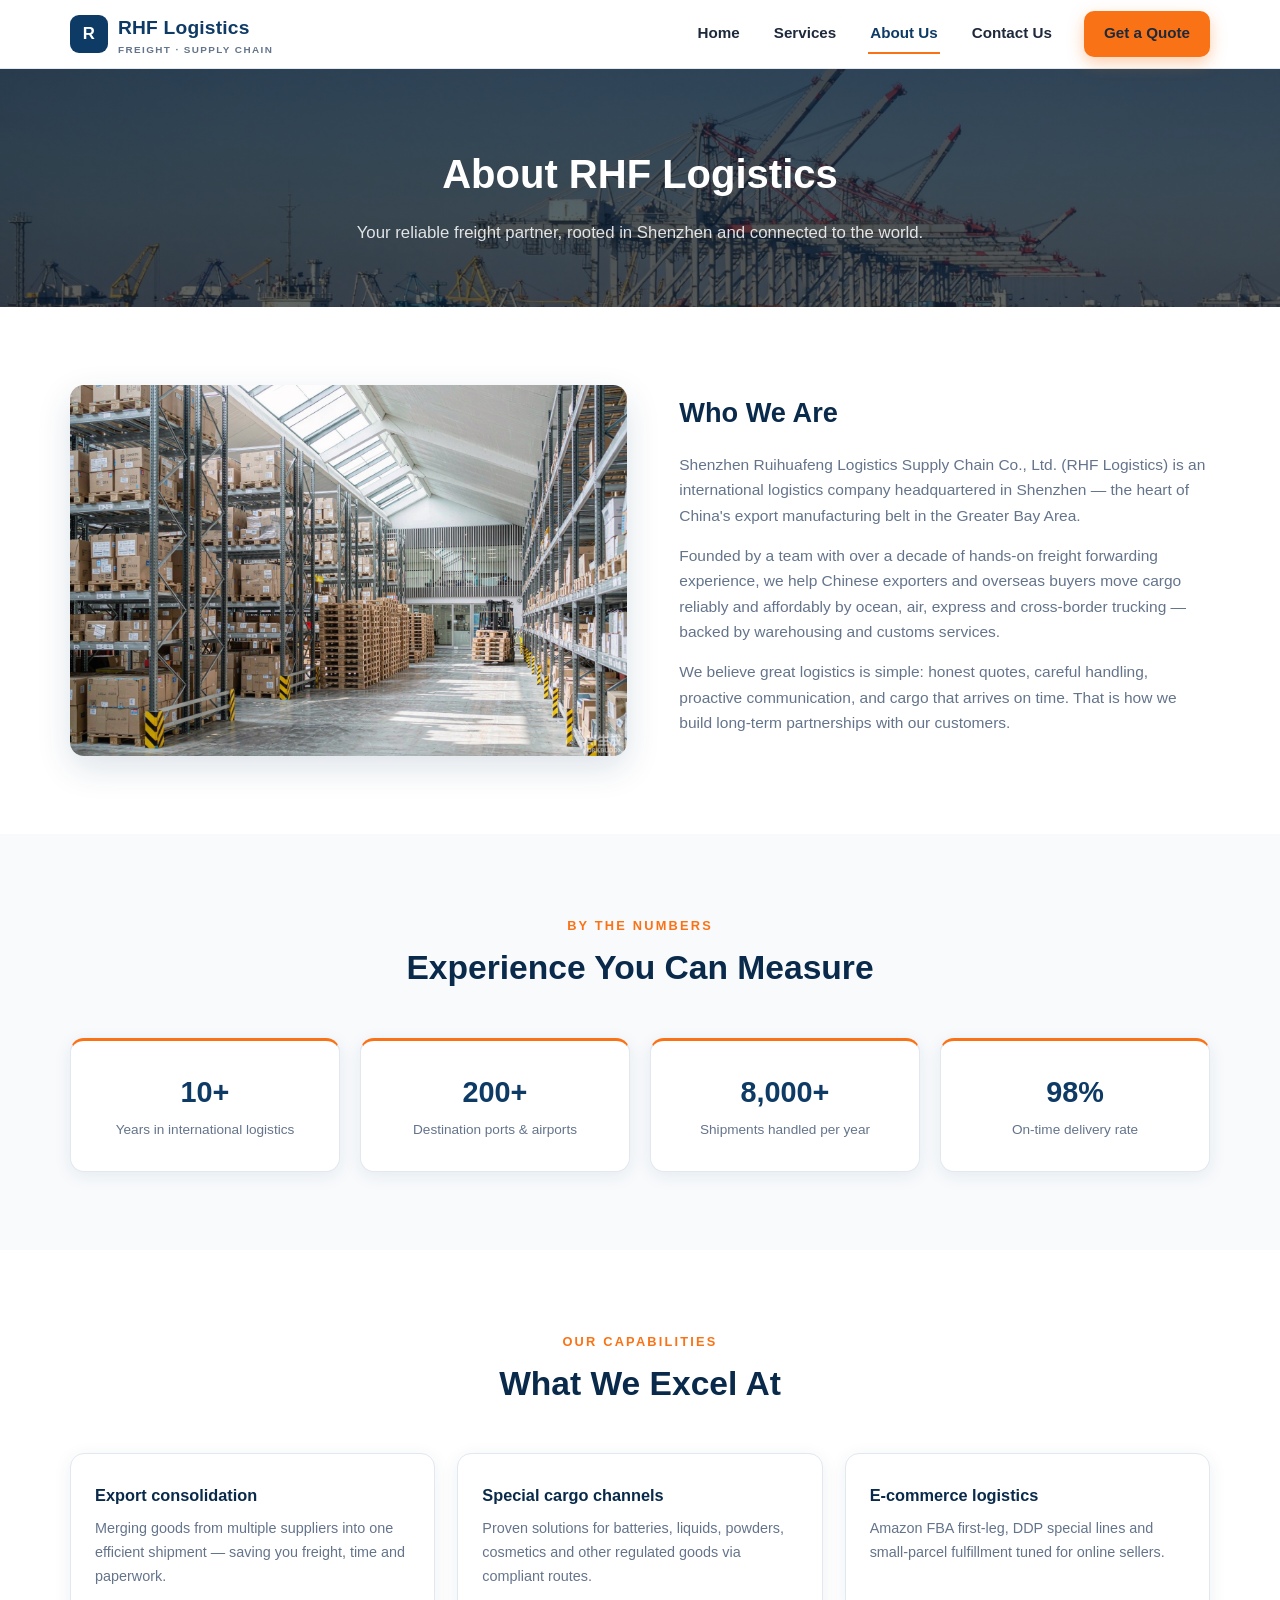
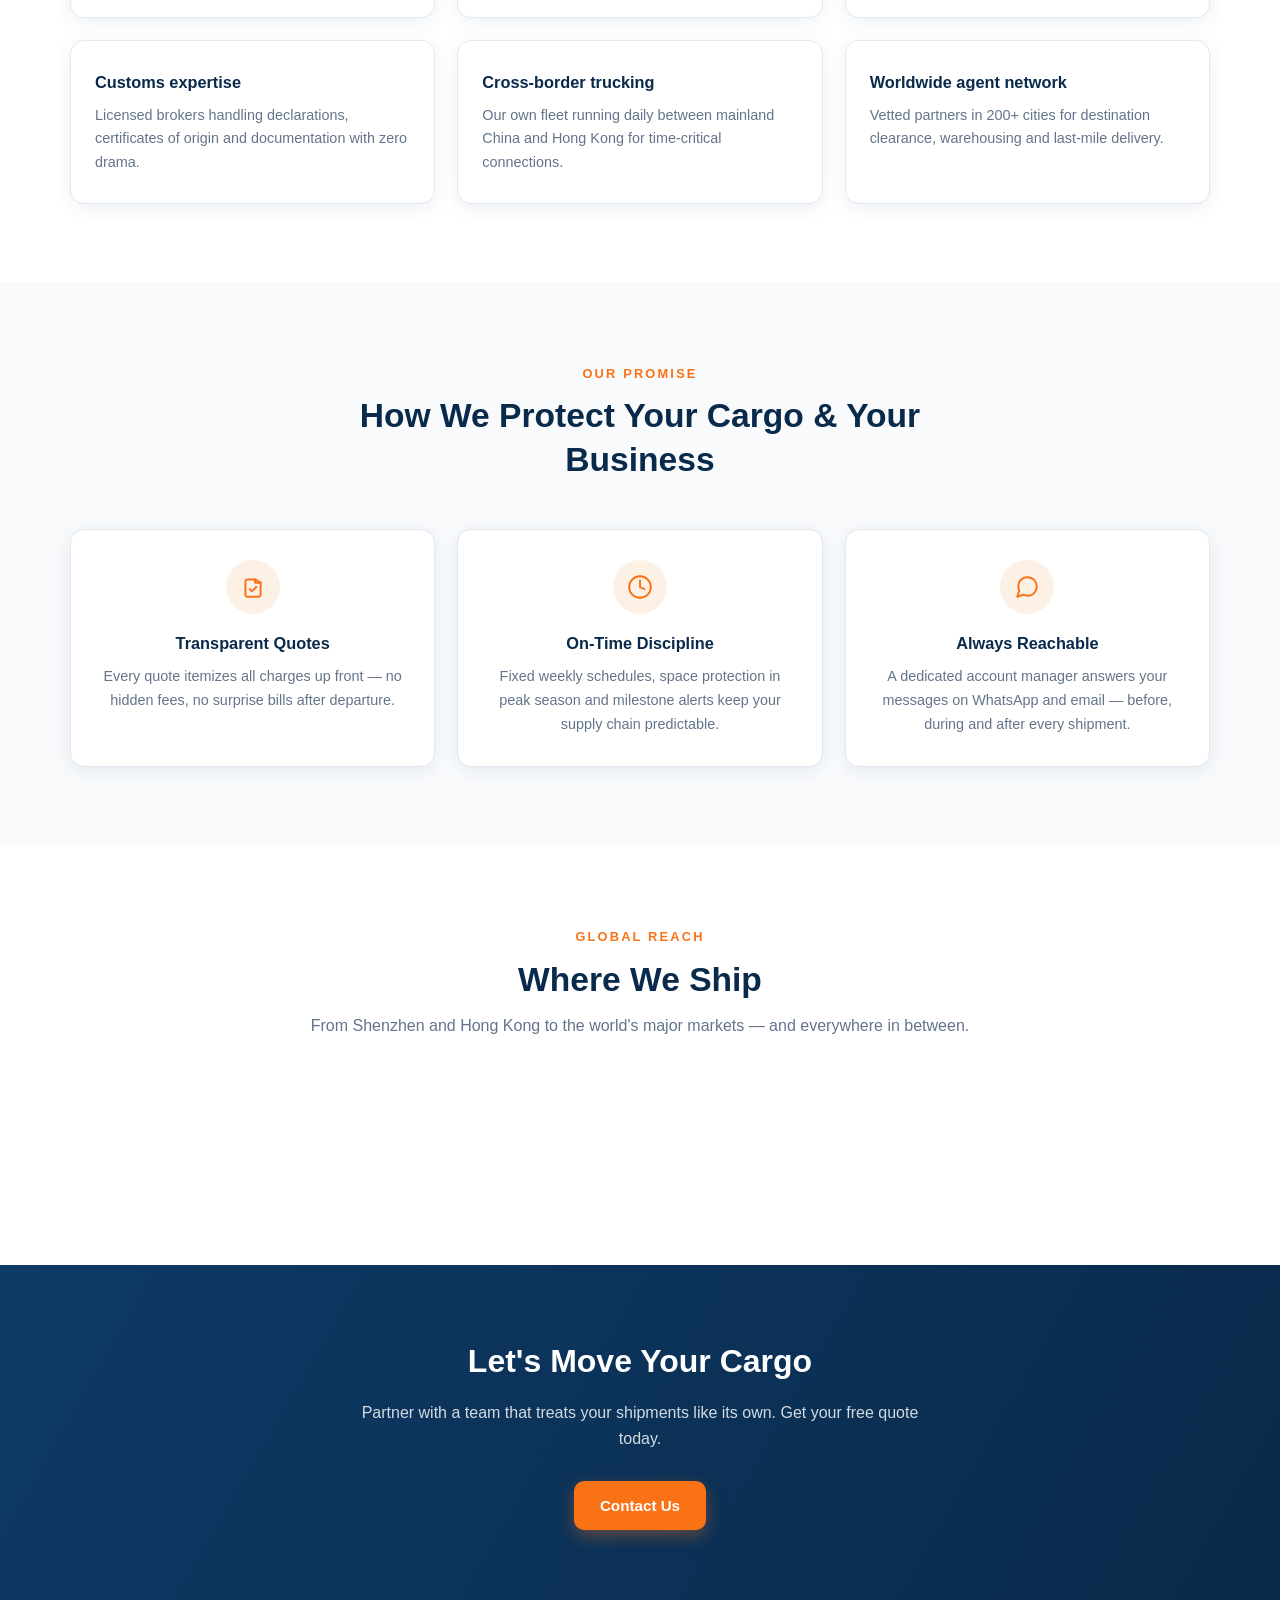
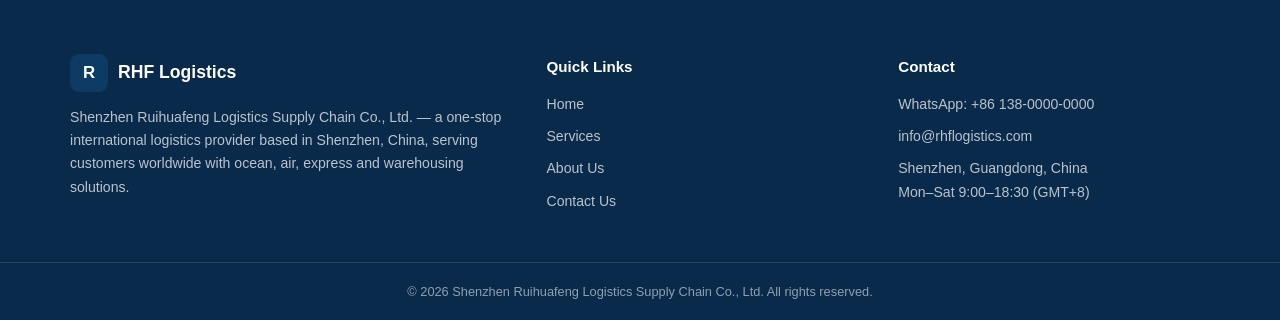
==== commit 37c21106: "Add about.html" ====
--- a/about.html
+++ b/about.html
@@ -4,7 +4,7 @@
   <meta charset="UTF-8" />
   <meta name="viewport" content="width=device-width, initial-scale=1.0" />
   <title>About Us — Shenzhen Ruihuafeng Logistics Supply Chain Co., Ltd.</title>
-  <meta name="description" content="Learn about RHF Logistics (Shenzhen Ruihuafeng Logistics & Supply Chain Co., Ltd.) — an international logistics provider based in Shenzhen, China, delivering reliable freight solutions worldwide." />
+  <meta name="description" content="Learn about RHF Logistics (Shenzhen Ruihuafeng Logistics Supply Chain Co., Ltd.) — an international logistics provider based in Shenzhen, China, delivering reliable freight solutions worldwide." />
   <link rel="icon" href="data:image/svg+xml,%3Csvg xmlns='http://www.w3.org/2000/svg' viewBox='0 0 64 64'%3E%3Crect width='64' height='64' rx='14' fill='%230e3a66'/%3E%3Ctext x='32' y='42' font-family='Arial' font-size='30' font-weight='bold' fill='%23f97316' text-anchor='middle'%3ER%3C/text%3E%3C/svg%3E" />
   <link rel="stylesheet" href="css/style.css" />
 </head>
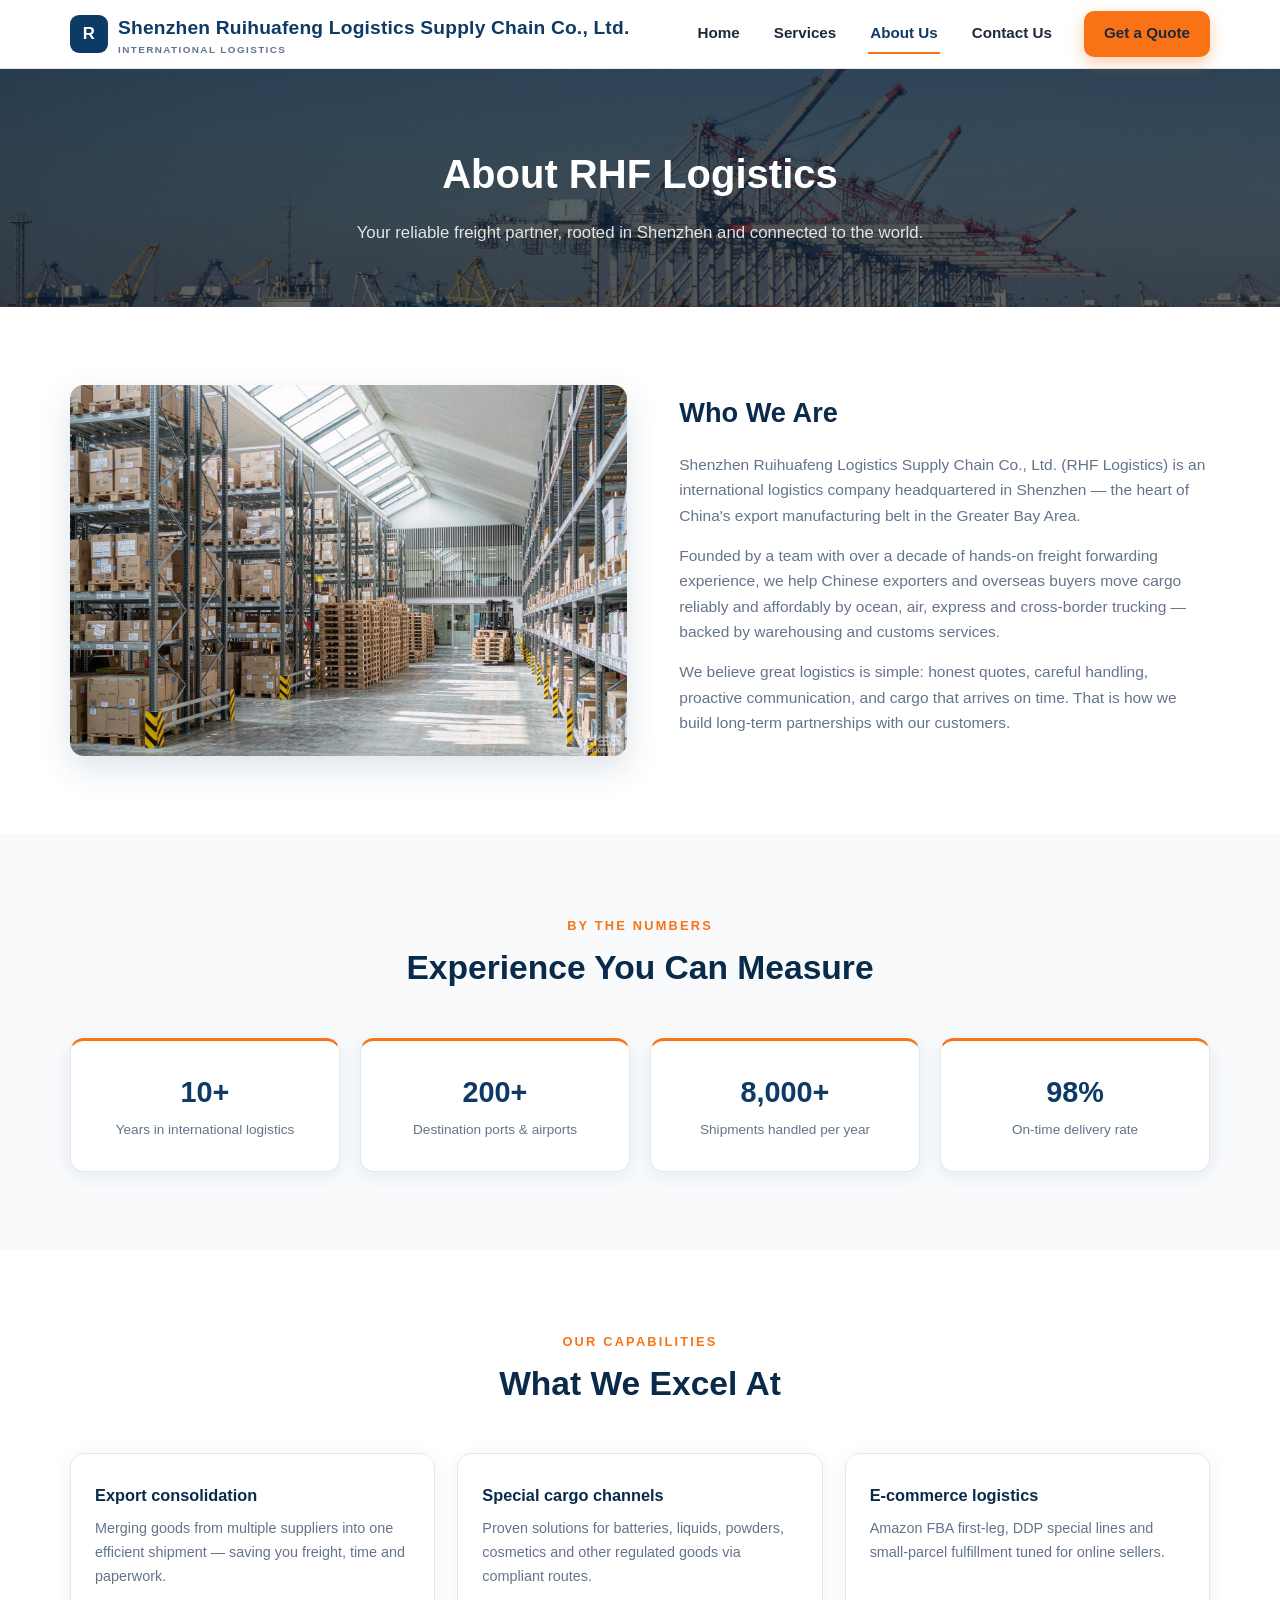
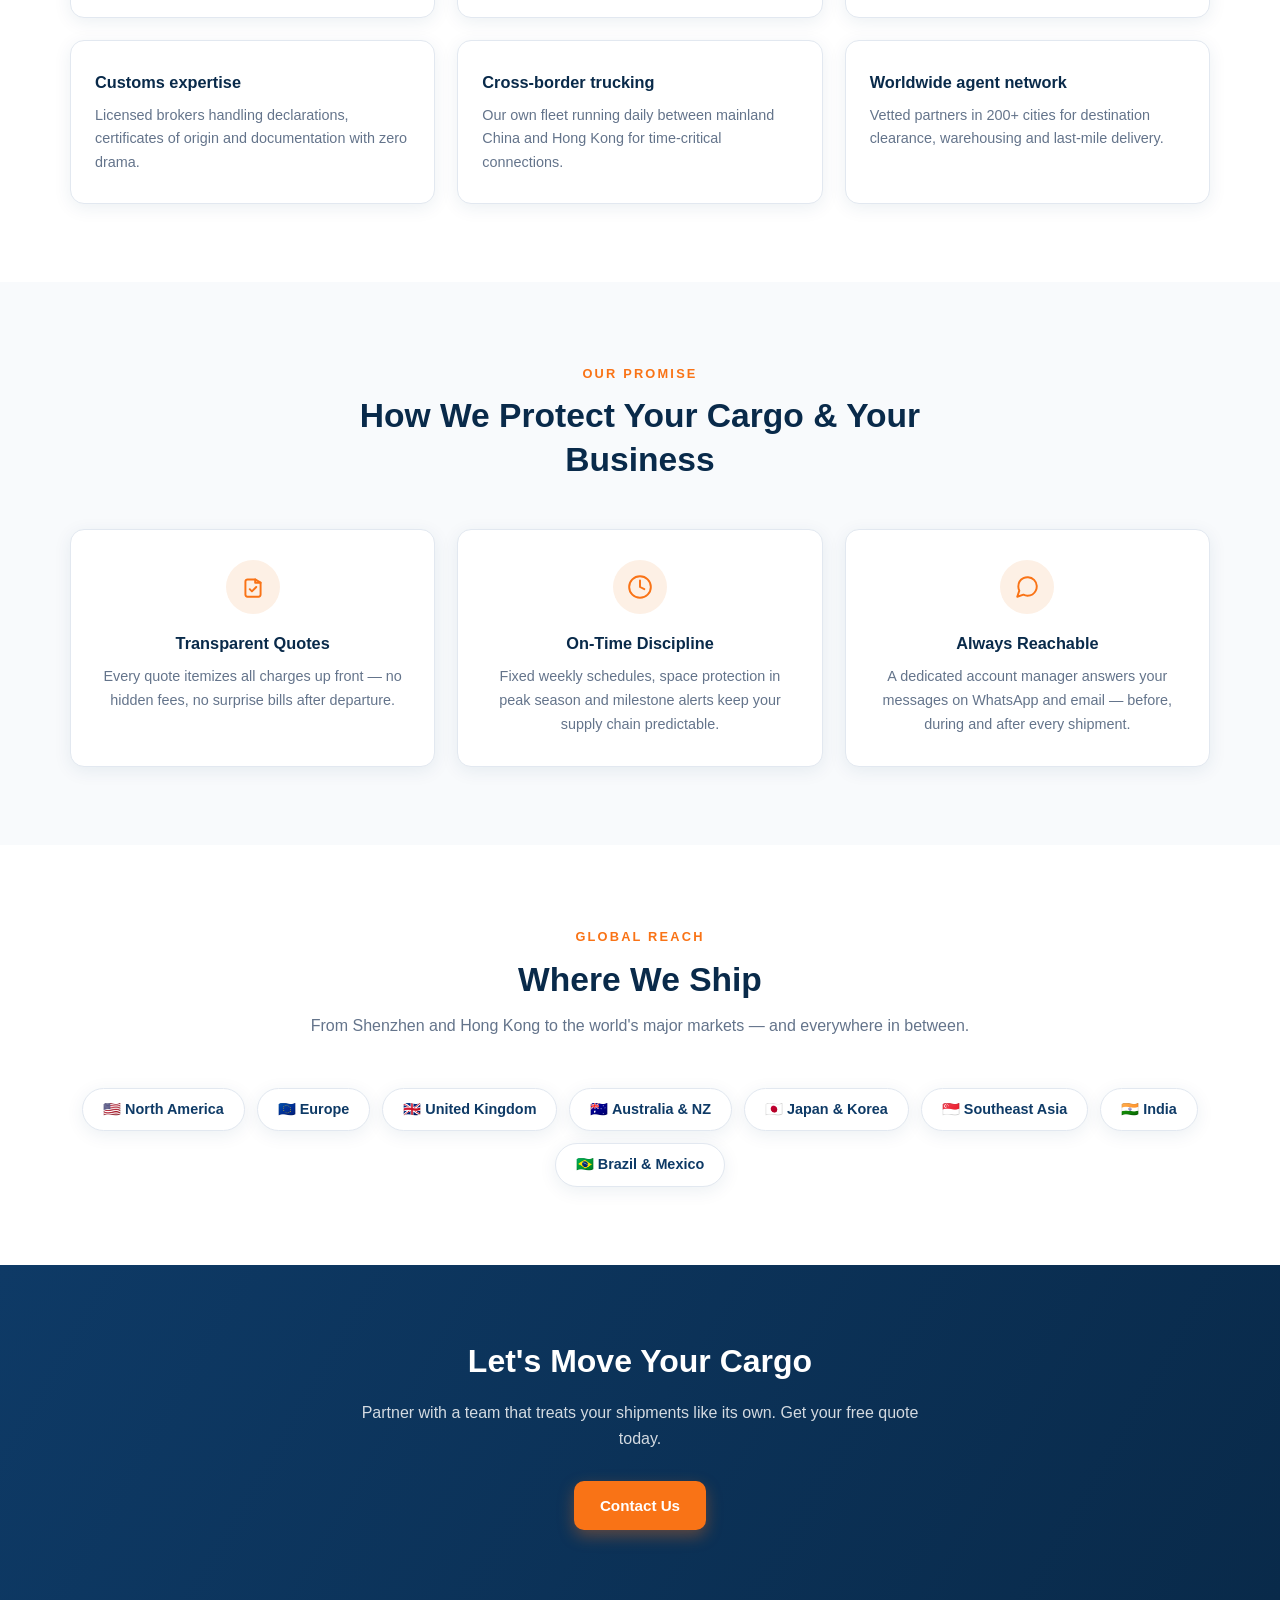
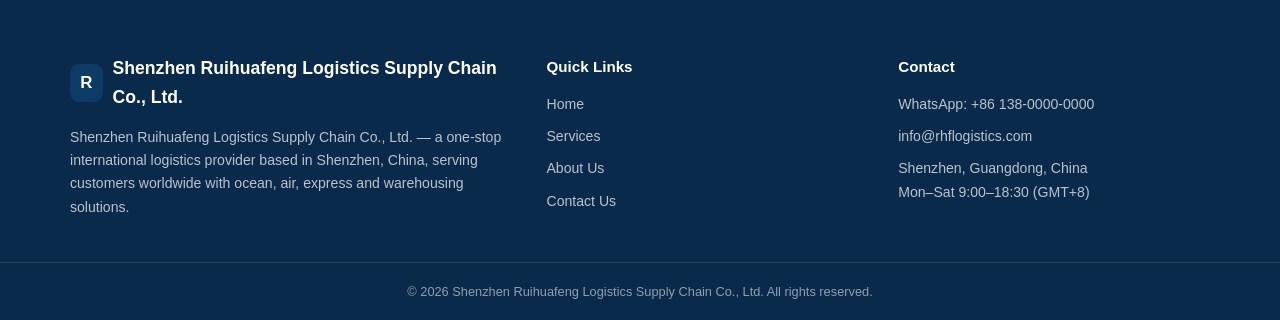
==== commit 689b8801: "Add about.html" ====
--- a/about.html
+++ b/about.html
@@ -14,7 +14,7 @@
     <div class="container nav-bar">
       <a class="brand" href="index.html">
         <span class="brand-mark">R</span>
-        <span>RHF Logistics<small>Freight · Supply Chain</small></span>
+        <span class="brand-name">Shenzhen Ruihuafeng Logistics Supply Chain Co., Ltd.<small>International Logistics</small></span>
       </a>
       <nav class="nav-links" id="nav-links">
         <a href="index.html">Home</a>
@@ -153,7 +153,7 @@
   <footer class="site-footer">
     <div class="container footer-grid">
       <div>
-        <div class="footer-brand"><span class="brand-mark">R</span> RHF Logistics</div>
+        <div class="footer-brand"><span class="brand-mark">R</span> Shenzhen Ruihuafeng Logistics Supply Chain Co., Ltd.</div>
         <p>Shenzhen Ruihuafeng Logistics Supply Chain Co., Ltd. — a one-stop international logistics provider based in Shenzhen, China, serving customers worldwide with ocean, air, express and warehousing solutions.</p>
       </div>
       <div>
